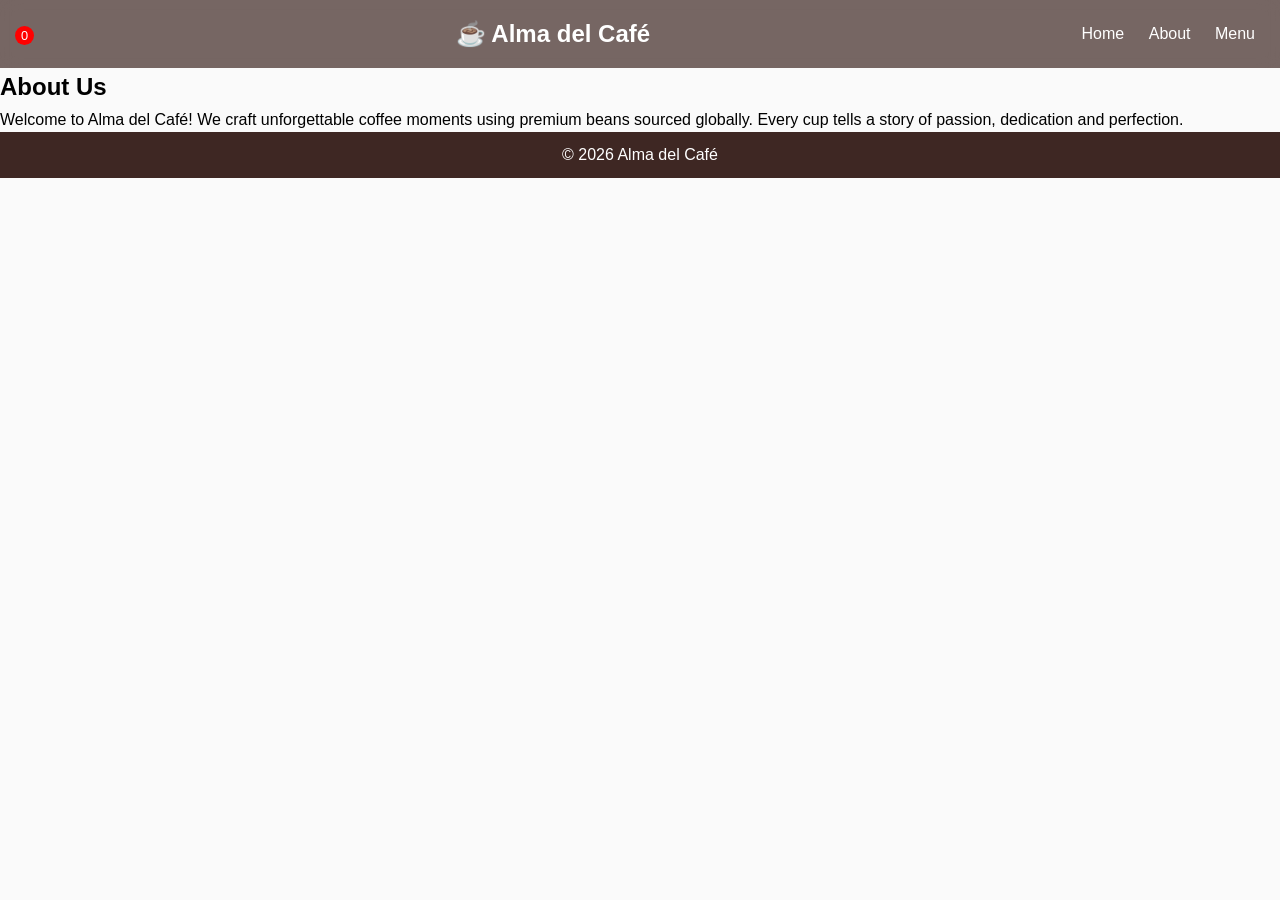
==== about.html @ 8710d192 "Initial commit" ====
<!DOCTYPE html><html lang="en">
<head>
<meta charset="UTF-8">
<meta name="viewport" content="width=device-width, initial-scale=1.0">
<title>About</title>
<link rel="stylesheet" href="style.css">
</head>
<body>

<div id="loader">
    <div class="spinner"></div>
</div>

<div id="progress-bar"></div>
    <header class="header">
        <div class="cart-icon" onclick="scrollToCart()">
            <span id="cart-count">0</span>
        </div>
    <h2 class="logo">☕ Alma del Café</h2>
    <nav id="nav">
        <a href="index.html">Home</a>
        <a href="about.html" class="active">About</a>
        <a href="menu.html">Menu</a>
    </nav>
    <div class="menu-toggle" onclick="toggleMenu()">=</div>
</header><section class="about fade-in">
    <h2>About Us</h2>
    <p>Welcome to Alma del Café! We craft unforgettable coffee moments using premium beans sourced globally. Every cup tells a story of passion, dedication and perfection.</p>
</section><footer>
    <p>© 2026 Alma del Café</p>
</footer>
<script src="script.js"></script>
</body>
</html>
---- style.css ----
* {
    margin: 0;
    padding: 0;
    box-sizing: border-box;
    font-family: 'Segoe UI',sans-serif;
}

html {
    scroll-behavior: smooth;
}

body {
    line-height: 1.6;
    background-color: #fafafa;
    scroll-behavior: smooth;
    animation: fadeIn 0.6s ease;
}

.header {
    background-color: #3e2723;
    color: white;
    display: flex;
    justify-content: space-between;
    align-items: center;
    padding: 15px;
    position: sticky;
    top: 0;
    z-index: 1000;
    backdrop-filter: blur(10px);
    background: rgba(62, 39, 35, 0.7);
}

nav a {
    color: white;
    margin: 0 10px;
    text-decoration: none;
}

.menu-toggle {
    display: none;
    cursor: pointer;
}

.home {
    height: 90vh;
    background:url('https://images.unsplash.com/photo-1509042239860-f550ce710b93')
    center/cover no-repeat;
    display: flex;
    align-items: center;
    justify-content: center;
    background-attachment: fixed;
}

.overlay {
    background: rgba(0, 0, 0, 1.6);
    padding: 40px;
    color: white;
    text-align: center;
    border-radius: 10px;
}

.btn {
    background: #ffcc80;
    padding: 5px 5px;
    border: none;
    border-radius: 5px;
    cursor: pointer;
    text-decoration: none;
    color: #000;
    transition: 0.3s;
}

.btn:hover {
    box-shadow: 0 0 15px #ffcc80;
    transform: translateY(-2px);}

.menu-items {
    display: grid;
    grid-template-columns: repeat(3,1fr);
    gap: 20px;
    padding: 20px;
}

.menu-item {
    padding: 20px;
    background: #fff3e0;
    border-radius: 10px;
    text-align: center;
    transition: 0.3s;
}

.menu-item:hover {
    transform: translateY(-5px);
}

.cart {
    padding: 20px;
    text-align: center;
    background: #fff3e0;
    margin: 20px;
    border-radius: 10px;
}

.cart ul {
    list-style: none;
    padding: 0;
}

.cart li {
    background: white;
    margin: 10px 0;
    padding: 10px;
    border-radius: 8px;
}

.cart button {
    padding: 5px 10px;
    border: none;
    border-radius: 5px;
    cursor: pointer;
    margin-top: 10px;
}

.cart button:hover {
    opacity: 0.8;
}

.cart-icon {
    cursor: pointer;
    font-size: 1.2rem;
}

#cart-count {
    background: red;
    color: white;
    border-radius: 50%;
    padding: 2px 6px;
    font-size: 0.8rem;
}

.menu-controls {
    text-align: center;
    margin-bottom: 20px;
}

.filters button {
    margin: 5px;
    padding: 8px 15px;
    cursor: pointer;
}

#search {
    padding: 10px;
    width: 60%;
    margin-bottom: 10px;
}

.section-title {
    text-align: center;
    margin-bottom: 20px;
    font-size: 2.2rem;
    position: relative;
}

.section-title::after {
    content: '';
    width: 60px;
    height: 3px;
    background: #ffcc80;
    display: block;
    margin: 10px auto;
}

.card {
    overflow: hidden;
    border-radius: 15px;
    box-shadow: 0 10px 25px rgba(0, 0, 0, 0.1);
    transition: all 0.3s ease;
}

.card:hover {
    transform: translateY(-2px) scale(1.03);
    box-shadow: 0 15px 35px rgba(0, 0, 0, 0.2);
}

.card img {
    width: 100%;
    height: 200px;
    object-fit: cover;
}

.card-body {
    padding: 15px;
}

.card button {
    margin-top: 10px;
    background: #3e2723;
    color: white;
    padding: 8px 15px;
    border: none;
    border-radius: 5px;
    cursor: pointer;
}

.card button:hover {
    background: #5d4037;
}

#loader {
    position: fixed;
    width: 100%;
    height: 100vh;
    background: #3e2723;
    display: flex;
    visibility: hidden;
    align-items: center;
    justify-content: center;
    z-index: 9999;
}

.spinner {
    border: 5px solid #fff;
    border-top: 5px solid #ffcc80;
    border-radius: 50%;
    width: 50px;
    height: 50px;
    animation: spin 1s linear infinite;
}

/* Smooth scroll and animations */
.fade-in {
    opacity: 0;
    transform: translateY(30px);
    animation: fadeIn 1s forwards;
    transition: all 0.8s ease;
}

.fade-in.show {
    opacity: 1;
    transform: translateY(0);
}

.fade-in.delay{
    animation-delay: 0.5s;
}

@keyframes fadeIn { to {opacity: 1;transform: translateY(0);} }

@keyframes spin {
    to {transform: rotate(360deg);}
}

@keyframes pageFade {
    from {opacity: 0;} to {opacity: 1;}
}

#progress-bar {
    position: fixed;
    top: 0;
    left: 0;
    width: 0%;
    height: 4px;
    background: #ffcc80;
    z-index: 9999;
}

footer {
    background: #3e2723;
    color: white;
    text-align: center;
    padding: 10px;
}

@media(max-width:768px){nav {display: none;
    flex-direction: column;
    background: #3e2723;
    position: absolute;
    top: 60px;
    right: 0;
    width: 200px;} nav.show {display: flex;} .menu-toggle {display: block;} .menu-items {grid-template-columns: 1fr;} }
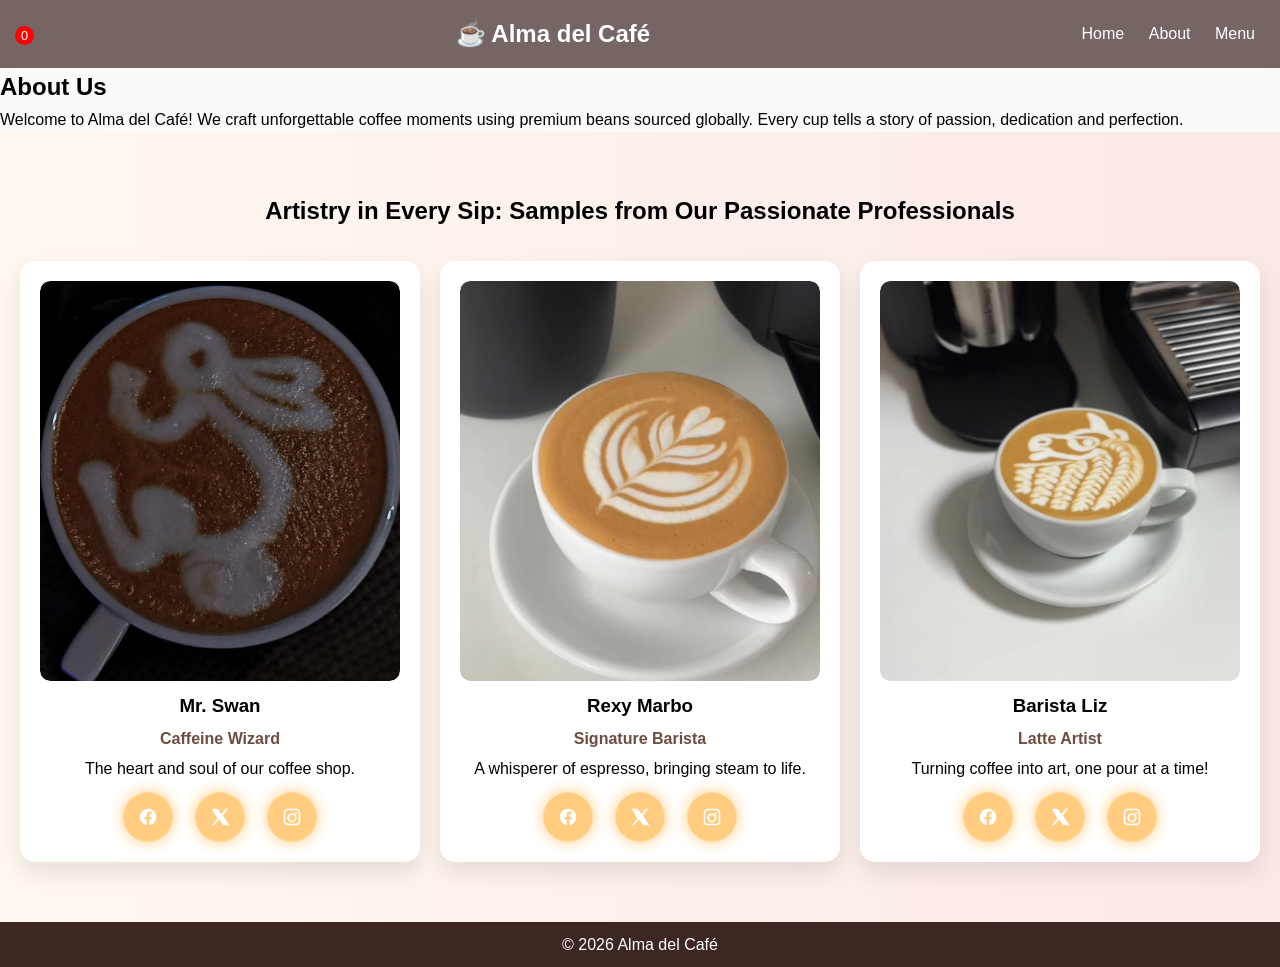
==== commit 1246fe14: "Cleaner UI/ux, added promotional banner, and updated team member images and optimized everything." ====
--- a/about.html
+++ b/about.html
@@ -6,12 +6,7 @@
 <link rel="stylesheet" href="style.css">
 </head>
 <body>
-
-<div id="loader">
-    <div class="spinner"></div>
-</div>
-
-<div id="progress-bar"></div>
+ <div id="progress-bar"></div>
     <header class="header">
         <div class="cart-icon" onclick="scrollToCart()">
             <span id="cart-count">0</span>
@@ -22,13 +17,149 @@
         <a href="about.html" class="active">About</a>
         <a href="menu.html">Menu</a>
     </nav>
-    <div class="menu-toggle" onclick="toggleMenu()">=</div>
+    <div class="menu-toggle" onclick="toggleMenu()">
+        <span></span>
+        <span></span>
+        <span></span>
+    </div>
 </header><section class="about fade-in">
     <h2>About Us</h2>
     <p>Welcome to Alma del Café! We craft unforgettable coffee moments using premium beans sourced globally. Every cup tells a story of passion, dedication and perfection.</p>
-</section><footer>
+</section>
+<section class="team">
+    <h2>Artistry in Every Sip: Samples from Our Passionate Professionals</h2>
+    <div class="team-grid">
+
+        <div class="team-card">
+        <div class="img-box"><img src="Swan_arts.jpg" alt="Barista" sizes="(max-width: 768px) 100vw, 50vw" loading="lazy"></div>
+          <h3>Mr. Swan</h3>
+          <p class="role">Caffeine Wizard</p>
+          <p>The heart and soul of our coffee shop.</p>
+
+          <div class="socials">
+              <a href="https://www.facebook.com/share/1CHNHmXitw/" class="icon" data-tooltip="Facebook">
+                <svg viewBox="0 0 24 24" width="20" height="20">
+                    <path d="M22 12a10 10 0 1 0-11.6
+              9.9v-7h-2.6v-3h2.6V9.4c0-2.6 1.5-4 3.9-4 1.1 0 2.2.2
+              2.2.2v2.4h-1.2c-1.2 0-1.6.8-1.6 1.5V12h2.8l-.4
+              3h-2.4v7A10 10 0 0 0 22 12z"
+               fill="currentColor"/>
+                </svg>
+              </a>
+
+              <a href="#" class="icon" data-tooltip="Twitter">
+                <svg viewBox="0 0 24 24" width="20" height="20">
+                    <path d="M18.9 2H22l-6.6 7.5L23
+              22h-6.8l-5.3-6.9L4.8 22H2l7-8-7-12h6.9l4.8 6.3L18.9 2z"
+               fill="currentColor"/>
+                </svg>
+              </a>
+
+              <a href="https://www.instagram.com/mwoki_?igsh=MTM2ODhnc2V4amgwcw==" class="icon" data-tooltip="Instagram">
+                <svg viewBox="0 0 24 24" width="20" height="20">
+                    <path d="M7 2C4.2 2 2 4.2 2
+              7v10c0 2.8 2.2 5 5 5h10c2.8 0 5-2.2
+              5-5V7c0-2.8-2.2-5-5-5H7zm0 2h10c1.7 0 3 1.3 3 3v10c0
+              1.7-1.3 3-3 3H7c-1.7 0-3-1.3-3-3V7c0-1.7 1.3-3 3-3zm5
+              3.5A5.5 5.5 0 1 0 17.5 13 5.5 5.5 0 0 0 12 7.5zm0 2A3.5
+              3.5 0 1 1 8.5 13 3.5 3.5 0 0 1 12 9.5zm4.8-3.3a1.2 1.2 0
+              1 0 1.2 1.2 1.2 1.2 0 0 0-1.2-1.2z"
+               fill="currentColor"/>
+                </svg>
+              </a>
+            </div>
+
+        </div>
+
+        <div class="team-card">
+        <div class="img-box"><img src="Rexy_art.jpg" alt="Barista" sizes="(max-width: 768px) 100vw, 50vw" loading="lazy"></div>
+          <h3>Rexy Marbo</h3>
+          <p class="role">Signature Barista</p>
+          <p>A whisperer of espresso, bringing steam to life.</p>
+
+          <div class="socials">
+              <a href="https://www.facebook.com/share/17XL9tPijL/" class="icon" data-tooltip="Facebook">
+                <svg viewBox="0 0 24 24" width="20" height="20">
+                    <path d="M22 12a10 10 0 1 0-11.6
+              9.9v-7h-2.6v-3h2.6V9.4c0-2.6 1.5-4 3.9-4 1.1 0 2.2.2
+              2.2.2v2.4h-1.2c-1.2 0-1.6.8-1.6 1.5V12h2.8l-.4
+              3h-2.4v7A10 10 0 0 0 22 12z"
+               fill="currentColor"/>
+                </svg>
+              </a>
+
+              <a href="https://x.com/rexymarbo?s=21" class="icon" data-tooltip="Twitter">
+                <svg viewBox="0 0 24 24" width="20" height="20">
+                    <path d="M18.9 2H22l-6.6 7.5L23
+              22h-6.8l-5.3-6.9L4.8 22H2l7-8-7-12h6.9l4.8 6.3L18.9 2z"
+               fill="currentColor"/>
+                </svg>
+              </a>
+
+              <a href="https://www.instagram.com/_coffeeartisinnocent?igsh=ZDlwbmh2OHkydnk%3D&utm_source=qr" class="icon" data-tooltip="Instagram">
+                <svg viewBox="0 0 24 24" width="20" height="20">
+                    <path d="M7 2C4.2 2 2 4.2 2
+              7v10c0 2.8 2.2 5 5 5h10c2.8 0 5-2.2
+              5-5V7c0-2.8-2.2-5-5-5H7zm0 2h10c1.7 0 3 1.3 3 3v10c0
+              1.7-1.3 3-3 3H7c-1.7 0-3-1.3-3-3V7c0-1.7 1.3-3 3-3zm5
+              3.5A5.5 5.5 0 1 0 17.5 13 5.5 5.5 0 0 0 12 7.5zm0 2A3.5
+              3.5 0 1 1 8.5 13 3.5 3.5 0 0 1 12 9.5zm4.8-3.3a1.2 1.2 0
+              1 0 1.2 1.2 1.2 1.2 0 0 0-1.2-1.2z"
+               fill="currentColor"/>
+                </svg>
+              </a>
+            </div>
+
+        </div>
+
+        <div class="team-card">
+        <div class="img-box"><img src="Lizzie_art.jpg" alt="Barista" sizes="(max-width: 768px) 100vw, 50vw" loading="lazy"></div>
+          <h3>Barista Liz</h3>
+          <p class="role">Latte Artist</p>
+          <p>Turning coffee into art, one pour at a time!</p>
+
+          <div class="socials">
+              <a href="https://www.facebook.com/share/1ME3j7eAQC/" class="icon" data-tooltip="Facebook">
+                <svg viewBox="0 0 24 24" width="20" height="20">
+                    <path d="M22 12a10 10 0 1 0-11.6
+              9.9v-7h-2.6v-3h2.6V9.4c0-2.6 1.5-4 3.9-4 1.1 0 2.2.2
+              2.2.2v2.4h-1.2c-1.2 0-1.6.8-1.6 1.5V12h2.8l-.4
+              3h-2.4v7A10 10 0 0 0 22 12z"
+               fill="currentColor"/>
+                </svg>
+              </a>
+
+              <a href="#" class="icon" data-tooltip="Twitter">
+                <svg viewBox="0 0 24 24" width="20" height="20">
+                    <path d="M18.9 2H22l-6.6 7.5L23
+              22h-6.8l-5.3-6.9L4.8 22H2l7-8-7-12h6.9l4.8 6.3L18.9 2z"
+               fill="currentColor"/>
+                </svg>
+              </a>
+
+              <a href="https://www.instagram.com/elizah_maundu?igsh=ejQyOWI0emUxamI1" class="icon" data-tooltip="Instagram">
+                <svg viewBox="0 0 24 24" width="20" height="20">
+                    <path d="M7 2C4.2 2 2 4.2 2
+              7v10c0 2.8 2.2 5 5 5h10c2.8 0 5-2.2
+              5-5V7c0-2.8-2.2-5-5-5H7zm0 2h10c1.7 0 3 1.3 3 3v10c0
+              1.7-1.3 3-3 3H7c-1.7 0-3-1.3-3-3V7c0-1.7 1.3-3 3-3zm5
+              3.5A5.5 5.5 0 1 0 17.5 13 5.5 5.5 0 0 0 12 7.5zm0 2A3.5
+              3.5 0 1 1 8.5 13 3.5 3.5 0 0 1 12 9.5zm4.8-3.3a1.2 1.2 0
+              1 0 1.2 1.2 1.2 1.2 0 0 0-1.2-1.2z"
+               fill="currentColor"/>
+                </svg>
+              </a>
+            </div>
+
+        </div>
+
+    </div>
+</section>
+<footer>
     <p>© 2026 Alma del Café</p>
 </footer>
-<script src="script.js"></script>
+<div id="overlay-bg" onclick="toggleMenu()"></div>
+<div id="lightbox"><img id="lightbox-img"></div>
+<script src="script.js" defer></script>
 </body>
 </html>
--- a/style.css
+++ b/style.css
@@ -1,281 +1,84 @@
-* {
-    margin: 0;
-    padding: 0;
-    box-sizing: border-box;
-    font-family: 'Segoe UI',sans-serif;
-}
-
-html {
-    scroll-behavior: smooth;
-}
-
-body {
-    line-height: 1.6;
-    background-color: #fafafa;
-    scroll-behavior: smooth;
-    animation: fadeIn 0.6s ease;
-}
-
-.header {
-    background-color: #3e2723;
-    color: white;
-    display: flex;
-    justify-content: space-between;
-    align-items: center;
-    padding: 15px;
-    position: sticky;
-    top: 0;
-    z-index: 1000;
-    backdrop-filter: blur(10px);
-    background: rgba(62, 39, 35, 0.7);
-}
-
-nav a {
-    color: white;
-    margin: 0 10px;
-    text-decoration: none;
-}
-
-.menu-toggle {
-    display: none;
-    cursor: pointer;
-}
-
-.home {
-    height: 90vh;
-    background:url('https://images.unsplash.com/photo-1509042239860-f550ce710b93')
-    center/cover no-repeat;
-    display: flex;
-    align-items: center;
-    justify-content: center;
-    background-attachment: fixed;
-}
-
-.overlay {
-    background: rgba(0, 0, 0, 1.6);
-    padding: 40px;
-    color: white;
-    text-align: center;
-    border-radius: 10px;
-}
-
-.btn {
-    background: #ffcc80;
-    padding: 5px 5px;
-    border: none;
-    border-radius: 5px;
-    cursor: pointer;
-    text-decoration: none;
-    color: #000;
-    transition: 0.3s;
-}
-
-.btn:hover {
-    box-shadow: 0 0 15px #ffcc80;
-    transform: translateY(-2px);}
-
-.menu-items {
-    display: grid;
-    grid-template-columns: repeat(3,1fr);
-    gap: 20px;
-    padding: 20px;
-}
-
-.menu-item {
-    padding: 20px;
-    background: #fff3e0;
-    border-radius: 10px;
-    text-align: center;
-    transition: 0.3s;
-}
-
-.menu-item:hover {
-    transform: translateY(-5px);
-}
-
-.cart {
-    padding: 20px;
-    text-align: center;
-    background: #fff3e0;
-    margin: 20px;
-    border-radius: 10px;
-}
-
-.cart ul {
-    list-style: none;
-    padding: 0;
-}
-
-.cart li {
-    background: white;
-    margin: 10px 0;
-    padding: 10px;
-    border-radius: 8px;
-}
-
-.cart button {
-    padding: 5px 10px;
-    border: none;
-    border-radius: 5px;
-    cursor: pointer;
-    margin-top: 10px;
-}
-
-.cart button:hover {
-    opacity: 0.8;
-}
-
-.cart-icon {
-    cursor: pointer;
-    font-size: 1.2rem;
-}
-
-#cart-count {
-    background: red;
-    color: white;
-    border-radius: 50%;
-    padding: 2px 6px;
-    font-size: 0.8rem;
-}
-
-.menu-controls {
-    text-align: center;
-    margin-bottom: 20px;
-}
-
-.filters button {
-    margin: 5px;
-    padding: 8px 15px;
-    cursor: pointer;
-}
-
-#search {
-    padding: 10px;
-    width: 60%;
-    margin-bottom: 10px;
-}
-
-.section-title {
-    text-align: center;
-    margin-bottom: 20px;
-    font-size: 2.2rem;
-    position: relative;
-}
-
-.section-title::after {
-    content: '';
-    width: 60px;
-    height: 3px;
-    background: #ffcc80;
-    display: block;
-    margin: 10px auto;
-}
-
-.card {
-    overflow: hidden;
-    border-radius: 15px;
-    box-shadow: 0 10px 25px rgba(0, 0, 0, 0.1);
-    transition: all 0.3s ease;
-}
-
-.card:hover {
-    transform: translateY(-2px) scale(1.03);
-    box-shadow: 0 15px 35px rgba(0, 0, 0, 0.2);
-}
-
-.card img {
-    width: 100%;
-    height: 200px;
-    object-fit: cover;
-}
-
-.card-body {
-    padding: 15px;
-}
-
-.card button {
-    margin-top: 10px;
-    background: #3e2723;
-    color: white;
-    padding: 8px 15px;
-    border: none;
-    border-radius: 5px;
-    cursor: pointer;
-}
-
-.card button:hover {
-    background: #5d4037;
-}
-
-#loader {
-    position: fixed;
-    width: 100%;
-    height: 100vh;
-    background: #3e2723;
-    display: flex;
-    visibility: hidden;
-    align-items: center;
-    justify-content: center;
-    z-index: 9999;
-}
-
-.spinner {
-    border: 5px solid #fff;
-    border-top: 5px solid #ffcc80;
-    border-radius: 50%;
-    width: 50px;
-    height: 50px;
-    animation: spin 1s linear infinite;
-}
-
-/* Smooth scroll and animations */
-.fade-in {
-    opacity: 0;
-    transform: translateY(30px);
-    animation: fadeIn 1s forwards;
-    transition: all 0.8s ease;
-}
-
-.fade-in.show {
-    opacity: 1;
-    transform: translateY(0);
-}
-
-.fade-in.delay{
-    animation-delay: 0.5s;
-}
-
-@keyframes fadeIn { to {opacity: 1;transform: translateY(0);} }
-
-@keyframes spin {
-    to {transform: rotate(360deg);}
-}
-
-@keyframes pageFade {
-    from {opacity: 0;} to {opacity: 1;}
-}
-
-#progress-bar {
-    position: fixed;
-    top: 0;
-    left: 0;
-    width: 0%;
-    height: 4px;
-    background: #ffcc80;
-    z-index: 9999;
-}
-
-footer {
-    background: #3e2723;
-    color: white;
-    text-align: center;
-    padding: 10px;
-}
-
-@media(max-width:768px){nav {display: none;
-    flex-direction: column;
-    background: #3e2723;
-    position: absolute;
-    top: 60px;
-    right: 0;
-    width: 200px;} nav.show {display: flex;} .menu-toggle {display: block;} .menu-items {grid-template-columns: 1fr;} }+*{margin:0;padding:0;box-sizing:border-box;font-family:'Segoe UI',sans-serif}
+html{scroll-behavior:smooth}
+body{line-height:1.6;background-color:#fafafa;scroll-behavior:smooth;animation:fadeIn .6s ease}
+.header{background-color:#3e2723;color:#fff;display:flex;justify-content:space-between;align-items:center;padding:15px;position:sticky;top:0;z-index:1000;backdrop-filter:blur(10px);background:rgba(62,39,35,.7)}
+nav a{color:#fff;margin:0 10px;text-decoration:none}
+.menu-toggle{display:none;cursor:pointer}
+.home{height:90vh;background:url(https://images.unsplash.com/photo-1509042239860-f550ce710b93?w=600&auto=format&compress) center/cover no-repeat;display:flex;align-items:center;justify-content:center;background-attachment:fixed}
+.promo-badge{position:fixed;top:100px;right:20px;background:#d84315;color:white;padding:10px 15px;border-radius:20px;font-weight:bold;animation:promoPulse 1.5s infinite;z-index:1000;pointer-events:none;}
+.overlay{background:#000;padding:40px;color:#fff;text-align:center;border-radius:10px}
+.btn{background:#ffcc80;padding:5px 5px;border:none;border-radius:5px;cursor:pointer;text-decoration:none;color:#000;transition:.3s}
+.btn:hover{box-shadow:0 0 15px #ffcc80;transform:translateY(-2px)}
+.menu-items{display:grid;grid-template-columns:repeat(3,1fr);gap:20px;padding:20px}
+.menu-item{padding:20px;background:#fff3e0;border-radius:10px;text-align:center;transition:.3s}
+.menu-item:hover{transform:translateY(-5px)}
+.menu-item img{width:100%;height:200px;object-fit:cover;object-position:center}
+.cart{padding:20px;text-align:center;background:#fff3e0;margin:20px;border-radius:10px}
+.cart ul{list-style:none;padding:0}
+.cart li{background:#fff;margin:10px 0;padding:10px;border-radius:8px}
+.cart button{padding:5px 10px;border:none;border-radius:5px;cursor:pointer;margin-top:10px}
+.cart button:hover{opacity:.8}
+.cart-icon{cursor:pointer;font-size:1.2rem}
+#cart-count{background:red;color:#fff;border-radius:50%;padding:2px 6px;font-size:.8rem}
+.menu-controls{text-align:center;margin-bottom:20px}
+.menu-toggle{display:none;flex-direction:column;cursor:pointer;gap:5px}
+.menu-toggle span{width:25px;height:3px;background:#fff;transition:.3s}
+.menu-toggle.active span:nth-child(1){transform:rotate(45deg) translate(5px,5px)}
+.menu-toggle.active span:nth-child(2){opacity:0}
+.menu-toggle.active span:nth-child(3){transform:rotate(-45deg) translate(6px,-6px)}
+.filters button{margin:5px;padding:8px 15px;cursor:pointer}
+#search{padding:10px;width:60%;margin-bottom:20px}
+.section-title{text-align:center;font-size:2.2rem;margin-bottom:20px;position: relative;}
+.section-title::after{content:'';width:60px;height:3px;background:#ffcc80;display:block;margin:10px auto;}
+.card{overflow:hidden;border-radius: 15px;box-shadow: 0 10px 25px rgba(0,0,0,0.1);transition:all.3s ease;}
+.card:hover{transform:translateY(-2px);box-shadow:0 15px 35px rgba(0,0,0,0.2);}
+.card img{width:100%;height:400px;object-fit:cover;object-position:center;}
+.card-body{padding:15px;}
+.card button{margin-top:10px;background:#3e2723;color:white;padding: 8px 15px;border:none;border-radius:5px;cursor:pointer;}
+.card button:hover{background:#5d4037;}
+.fade-in{opacity:0;transform:translateY(30px);animation:fadeIn 1s forwards;transition:all .8 ease;}
+.fade-in.show{opacity:1;transform:translateY(0)}
+.fade-in.delay-1{animation-delay:.5s}
+.team{padding:60px 20px;background:linear-gradient(to right,#fff8f0,#fbe9e7);text-align:center;}
+.team h2{margin-bottom:20px;}
+.team-grid{display:grid;grid-template-columns:repeat(3,1fr);gap:20px;margin-top:30px;}
+.team-card{background:white;border-radius:15px;padding:20px;box-shadow:0 10px 25px rgba(0,0,0,0.1);transition:.3s ease;}
+.team-card h3{margin-top:10px;}
+.team-card:hover{transform:translateY(-10px)scaleY(1.03);}
+.team-card:hover img{transform:scale(1.1);}
+.team-card:hover .img-box::after{opacity:1;}
+.team-card img{width:100%;height:400px;border-radius:10px;object-fit:cover;object-position:center;background:#f5f5f5;}
+.team-card .img-box{width:100%;height:400px;overflow:hidden;border-radius:10px;}
+.img-box{width:100%;height:400px;position:relative;overflow:hidden;border-radius:12px;pointer-events:auto;}
+.img-box::after{content:'';position:absolute;inset:0;background:linear-gradient(to top, rgba(0,0,0,0.4),transparent);opacity:0;transition:.3s;pointer-events:none;z-index:10000;}
+.img-box img{width:100%;height:100%;object-fit:cover;object-position:center;transition:transform .5s ease;}
+.role{color:#6d4c41;font-weight:bold;margin: 5px 0;}
+.socials{display:flex;justify-content:center;gap:12px;margin-top:10px;}
+.socials a{margin:0 5px;text-decoration:none;font-size:1.2rem;}
+.icon{position:relative;display:flex;justify-content:center;align-items:center;width:50px;height:50px;border-radius:50%;color:#ffcc80;background:rgba(255,255,255,0.1);backdrop-filter:blur(10px); color:#fff;font:size 20px;border:1px solid rgba(255,255,255,0.2);overflow: hidden;text-decoration:none;transition:all .3s ease;animation:float 3s ease-in-out infinite;}
+.icon:active{transform:scale(0.95);}
+.icon span{position:absolute;border-radius:50%;transform:scaleY(0);animation:ripple 600ms linear;background:rgba(255,255,255,0.6);}
+.icon::after{content:attr(data-tooltip);position:absolute;bottom:-30px;background:black;color: white;border-radius:5px;padding:5px 10px;font-size:12px;opacity:0;transform:translate(10px);transition:.3s;pointer-events:none;}
+.icon:hover{background:#ffcc80;color:#000;box-shadow:0 8px 20px rgba(0,0,0,0.3);transform:translateY(-5px)scaleY(1.15);animation:pulse .8s;}
+.icon:hover::after{opacity:1;transform:translateY(0);}
+.icon:nth-child(1){background:#ffcc80;box-shadow:0 0 15px #ffcc80;animation-delay:0s;}
+.icon:nth-child(1):hover{background:#1877f2;box-shadow:0 0 20px #1877f2;}
+.icon:nth-child(2){background:#ffcc80; box-shadow:0 0 15px #ffcc80;animation-delay:.3s;}
+.icon:nth-child(2):hover{background:#1da1f2;box-shadow:0 0 20px #1da1f2;}
+.icon:nth-child(3){background:#ffcc80;box-shadow:0 0 15px #ffcc80;animation-delay:.6s;}
+.icon:nth-child(3):hover{background:#e4405f;box-shadow:0 0 20px #e4405f;}
+.icon svg{transition:transform .3s ease;}
+.icon:hover svg{transform:scale(1.2)rotate(8deg);}
+#lightbox{position:fixed;top:0;left:0;width:100%;height:100vh;background:rgba(0,0,0,0.9);display:none;justify-content:center;align-items:center;transition:opacity 0.3s ease;z-index:2000;}
+#lightbox img{max-width:90%;max-height:80%;border-radius:10px;}
+#lightbox.show{display:flex;opacity:1;}
+@keyframes float{0%{transform:translateY(0);}50%{transform:translateY(-3px);}100%{transform:translateY(0);}}
+@keyframes fadeIn{to{opacity:1;transform:translateY(0)}}
+@keyframes spin{to{transform:rotate(360deg)}}
+@keyframes pageFade{from{opacity:0}to{opacity:1}}
+@keyframes ripple{to{transform:scale(4);opacity:0}}
+@keyframes pulse{0%{box-shadow:0 0 0 0 rgba(255, 255, 255, 0.4);}70%{box-shadow:0 0 0 10px rgba(255, 255, 255, 0);}100%{box-shadow:0 0 0 0 rgba(255, 255, 255, 0);}}
+@keyframes promoPulse{0%{transform:scale(1);}50%{transform:scale(1.1);}100%{transform:scale(1);}}
+#progress-bar{position:fixed;top:0;left:0;width:0%;height:4px;background:#ffcc80;z-index:9999;}
+footer{background:#3e2723;color:#fff;text-align:center;padding:10px;}
+@media(max-width:768px){nav{display:none;flex-direction:column;background:#3e2723;position:absolute;top:60px;right:0;width:200px;z-index:1000;}nav.show{display:flex;}.menu-items{grid-template-columns:1fr;gap:20px}.menu-toggle{display:flex}.team-grid{grid-template-columns:1fr;}}
